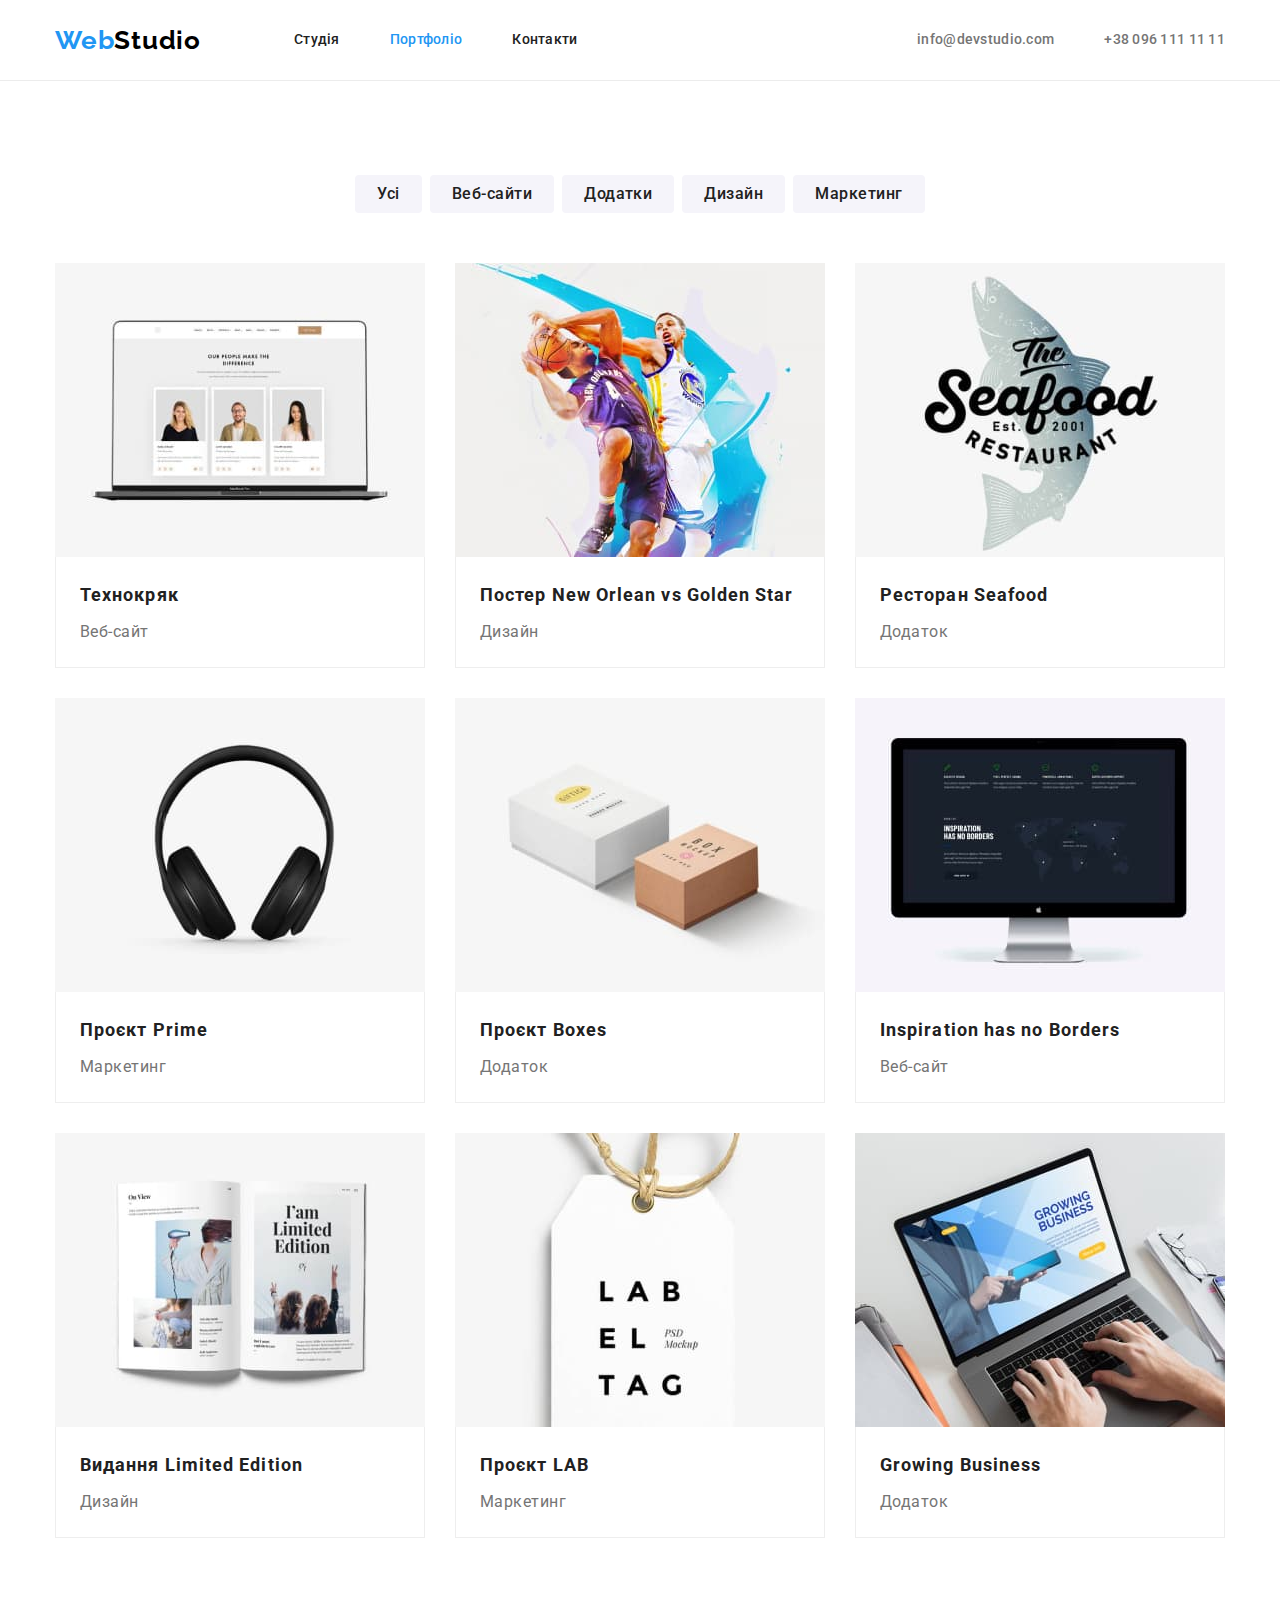
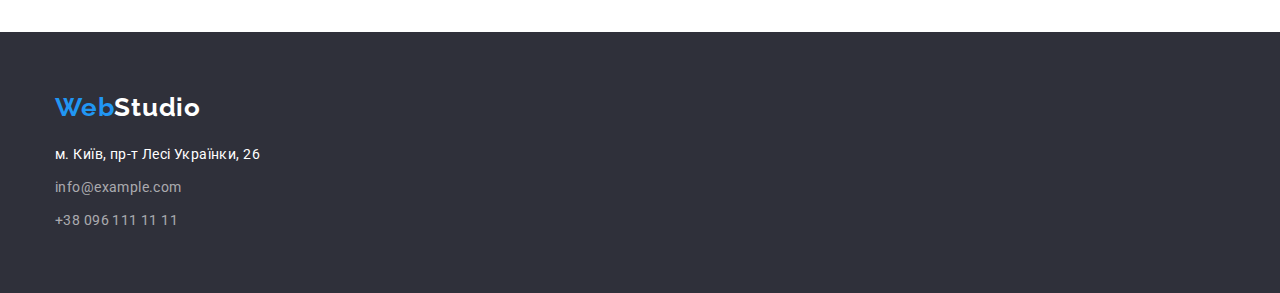
==== portfolio.html @ 53625afb "1" ====
<!DOCTYPE html>
<html lang="en">
  <head>
    <meta charset="UTF-8" />
    <meta http-equiv="X-UA-Compatible" content="IE=edge" />
    <meta name="viewport" content="width=device-width, initial-scale=1.0" />
    <title>Portfolio</title>
    <link rel="preconnect" href="https://fonts.googleapis.com" />
    <link rel="preconnect" href="https://fonts.gstatic.com" crossorigin />
    <link
      href="https://fonts.googleapis.com/css2?family=Raleway:wght@700&family=Roboto:wght@400;500;700;900&display=swap"
      rel="stylesheet"
    />
    <link
      rel="stylesheet"
      href="https://cdnjs.cloudflare.com/ajax/libs/modern-normalize/1.1.0/modern-normalize.min.css"
    />
    <link rel="stylesheet" href="./css/styles.css" />
  </head>
  <body>
    <!-- HEADER -->
    <header class="header">
      <div class="container head">
        <nav class="main-nav">
          <a href="./index.html" class="logo"
            ><span class="web">Web</span><span class="studio">Studio</span></a
          >
          <ul class="list">
            <li class="item">
              <a href="./index.html" class="link">Студія</a>
            </li>
            <li class="item">
              <a href="./portfolio.html" class="link current">Портфоліо</a>
            </li>
            <li class="item">
              <a href="" class="link">Контакти</a>
            </li>
          </ul>
        </nav>

        <ul class="contacts">
          <li class="item">
            <a href="mailto:info@devstudio.com" class="link">info@devstudio.com</a>
          </li>
          <li class="item">
            <a href="tel:+380961111111" class="link">+38 096 111 11 11</a>
          </li>
        </ul>
      </div>
    </header>

    <main>
      <!-- OUR WORKS -->
      <section class="section">
        <div class="container">
          <h1 class="title hidden">Наші роботи</h1>
          <ul class="button-list">
            <li class="item"><button type="button" class="button">Усі</button></li>
            <li class="item"><button type="button" class="button">Веб-сайти</button></li>
            <li class="item"><button type="button" class="button">Додатки</button></li>
            <li class="item"><button type="button" class="button">Дизайн</button></li>
            <li class="item"><button type="button" class="button">Маркетинг</button></li>
          </ul>

          <ul class="work-list">
            <li class="item">
              <a href="">
                <img src="./images/tehnokryak.jpg" alt="ноутбук" width="370" height="294" />
                <div class="work-item-description">
                  <h2 class="title">Технокряк</h2>
                  <p class="text">Веб-сайт</p>
                </div>
              </a>
            </li>
            <li class="item">
              <a href="">
                <img
                  src="./images/new-orlean-poster.jpg"
                  alt="баскетбол"
                  width="370"
                  height="294"
                />
                <div class="work-item-description">
                  <h2 class="title">Постер New Orlean vs Golden Star</h2>
                  <p class="text">Дизайн</p>
                </div>
              </a>
            </li>
            <li class="item">
              <a href="">
                <img src="./images/seafood.jpg" alt="логотип ресторану у виглялі риби" />
                <div class="work-item-description">
                  <h2 class="title">Ресторан Seafood</h2>
                  <p class="text">Додаток</p>
                </div>
              </a>
            </li>
            <li class="item">
              <a href="">
                <img src="./images/project-prime.jpg" alt="навушники" width="370" height="294" />
                <div class="work-item-description">
                  <h2 class="title">Проєкт Prime</h2>
                  <p class="text">Маркетинг</p>
                </div>
              </a>
            </li>
            <li class="item">
              <a href="">
                <img src="./images/project-boxes.jpg" alt="дві коробки" width="370" height="294" />
                <div class="work-item-description">
                  <h2 class="title">Проєкт Boxes</h2>
                  <p class="text">Додаток</p>
                </div>
              </a>
            </li>
            <li class="item">
              <a href="">
                <img src="./images/inspiration.jpg" alt="монітор" width="370" height="294" />
                <div class="work-item-description">
                  <h2 class="title">Inspiration has no Borders</h2>
                  <p class="text">Веб-сайт</p>
                </div>
              </a>
            </li>
            <li class="item">
              <a href="">
                <img src="./images/limited-edition.jpg" alt="книга" width="370" height="294" />
                <div class="work-item-description">
                  <h2 class="title">Видання Limited Edition</h2>
                  <p class="text">Дизайн</p>
                </div>
              </a>
            </li>
            <li class="item">
              <a href="">
                <img src="./images/project-lab.jpg" alt="лейба" width="370" height="294" />
                <div class="work-item-description">
                  <h2 class="title">Проєкт LAB</h2>
                  <p class="text">Маркетинг</p>
                </div>
              </a>
            </li>
            <li class="item">
              <a href="">
                <img src="./images/growing-buisness.jpg" alt="ноутбук" width="370" height="294" />
                <div class="work-item-description">
                  <h2 class="title">Growing Business</h2>
                  <p class="text">Додаток</p>
                </div>
              </a>
            </li>
          </ul>
        </div>
      </section>
    </main>

    <!-- FOOTER -->
    <footer class="foot">
      <div class="container">
        <a href="./index.html" class="logo"
          ><span class="web">Web</span><span class="studio">Studio</span></a
        >
        <address>
          <ul class="adress">
            <li class="street-adress item">
              <a
                href="https://www.google.com.ua/maps/place/%D0%B1%D1%83%D0%BB.+%D0%9B%D0%B5%D1%81%D0%B8+%D0%A3%D0%BA%D1%80%D0%B0%D0%B8%D0%BD%D0%BA%D0%B8,+26,+%D0%9A%D0%B8%D0%B5%D0%B2,+02000/@50.4265841,30.5361971,17z"
                class="link"
                >м. Київ, пр-т Лесі Українки, 26</a
              >
            </li>
            <li class="mail-adress item">
              <a href="mailto:info@example.com" class="link">info@example.com</a>
            </li>
            <li class="phone-adress item">
              <a href="tel:+380961111111" class="link">+38 096 111 11 11</a>
            </li>
          </ul>
        </address>
      </div>
    </footer>
  </body>
</html>
---- css/styles.css ----
:root {
  --main-text-color: #757575;
  --secondary-text-color: #212121;
  --accent-color: #2196f3;
  --main-background-color: #f5f5f5;
  --secondary-background-color: #f5f4fa;
  --white-color: #ffffff;
  --banner-background-color: #2f303a;
  --black-color: #000000;
}

/* RESET */

ul {
  list-style: none;
  padding: 0;
  margin: 0;
}

a {
  text-decoration: none;
  color: inherit;
}

h1,
h2,
h3,
h4,
p {
  margin: 0;
}

img {
  display: block;
  max-width: 100%;
  height: auto;
}

/*  COMMON STYLES */

body {
  max-width: 1600px;
  margin: 0 auto;

  color: var(--main-text-color);
  font-family: 'Roboto', sans-serif;
}

.section {
  padding-top: 94px;
  padding-bottom: 94px;
}

.container {
  width: 1200px;
  margin-left: auto;
  margin-right: auto;
  padding-left: 15px;
  padding-right: 15px;
}

.title {
  color: var(--secondary-text-color);
}

.hidden {
  display: none;
}

.section-title {
  margin-bottom: 50px;

  font-weight: 700;
  font-size: 36px;
  line-height: 1.17;
  text-align: center;
  letter-spacing: 0.03em;
  color: var(--secondary-text-color);
}

/* HEADER */

.header {
  border-bottom: 1px solid #ececec;
}

.head.container {
  display: flex;
  align-items: center;
}

/* LOGO */

.logo {
  margin-right: 93px;

  font-family: 'Raleway', sans-serif;
  font-weight: 700;
  font-size: 26px;
  line-height: 1.19;
  letter-spacing: 0.03em;
  color: var(--accent-color);
}

.logo .studio {
  color: var(--black-color);
}

/*  MAIN NAVIGATION */

.main-nav {
  display: flex;
  align-items: center;
}

.main-nav .list {
  display: flex;
}

.main-nav .item + .item {
  margin-left: 50px;
}

.main-nav .link {
  display: block;
  padding-top: 32px;
  padding-bottom: 32px;

  font-weight: 500;
  font-size: 14px;
  line-height: 1.14;
  letter-spacing: 0.02em;

  color: var(--secondary-text-color);
}

.main-nav .link:hover,
.main-nav .link:focus,
.current.link {
  color: var(--accent-color);
}

/* CONTACTS */

.contacts {
  display: flex;
  margin-left: auto;
}

.contacts .item + .item {
  margin-left: 50px;
}

.contacts .link {
  display: block;
  padding-top: 32px;
  padding-bottom: 32px;

  font-weight: 500;
  font-size: 14px;
  line-height: 1.14;
  letter-spacing: 0.02em;
}

.contacts .link:hover,
.contacts .link:focus {
  color: var(--accent-color);
}

/* HERO */

.hero {
  padding-top: 200px;
  padding-bottom: 200px;

  text-align: center;
  background-color: var(--banner-background-color);
}

.hero .title {
  width: 696px;
  margin-right: auto;
  margin-left: auto;
  margin-bottom: 30px;

  font-weight: 900;
  font-size: 44px;
  line-height: 1.36;
  letter-spacing: 0.06em;
  text-transform: uppercase;
  color: var(--white-color);
}

.hero-button {
  padding: 8px 30px;
  border-radius: 4px;

  font-family: inherit;
  font-weight: 700;
  font-size: 16px;
  line-height: 1.88;
  letter-spacing: 0.06em;
  cursor: pointer;

  color: var(--white-color);
  background-color: var(--accent-color);
  border-color: transparent;

  box-shadow: 0px 4px 4px rgba(0, 0, 0, 0.15);
}

/* VALUES */

.value-list {
  display: flex;
}

.value-list .item:not(:last-child) {
  margin-right: 30px;
}

.section.value {
  padding-bottom: 0;
}

.value-list .title {
  margin-bottom: 10px;

  font-weight: 700;
  font-size: 14px;
  line-height: 1.14;
  letter-spacing: 0.03em;
  text-transform: uppercase;
}

.value-list .text {
  font-weight: 400;
  font-size: 14px;
  line-height: 1.71;
  letter-spacing: 0.03em;
}

/* LABOURS */

.labour-list {
  display: flex;
}

.labour-list .item.item:not(:last-child) {
  margin-right: 30px;
}

/* TEAM */

.team.section {
  background-color: var(--secondary-background-color);
}

.team-list {
  display: flex;
}

.team-list .item:not(:last-child) {
  margin-right: 30px;
}

.team-list .title {
  padding-top: 30px;
  margin-bottom: 10px;

  font-weight: 500;
  font-size: 16px;
  line-height: 1.19;
  text-align: center;
  letter-spacing: 0.03em;
}

.team-list .text {
  padding-bottom: 30px;

  font-weight: 400;
  font-size: 16px;
  line-height: 1.19;
  text-align: center;
  letter-spacing: 0.03em;
}

.team-list .item {
  border-radius: 0px 0px 4px 4px;

  background-color: var(--white-color);
  box-shadow: 0px 1px 3px rgba(0, 0, 0, 0.12), 0px 1px 1px rgba(0, 0, 0, 0.14),
    0px 2px 1px rgba(0, 0, 0, 0.2);
}

/*  FOOTER */

.foot {
  padding-top: 60px;
  padding-bottom: 60px;

  background-color: var(--banner-background-color);
}

.foot .studio {
  color: var(--white-color);
}

.foot .logo {
  display: block;
  margin-bottom: 20px;
  margin-right: 0;
}

.adress .item.item:not(:last-child) {
  margin-bottom: 9px;
}

.adress .link {
  font-weight: 400;
  font-size: 14px;
  line-height: 1.71;
  letter-spacing: 0.03em;
  font-style: normal;
}

.street-adress .link {
  color: var(--white-color);
}

.mail-adress .link,
.phone-adress .link {
  color: rgba(255, 255, 255, 0.6);
}

.adress .link:hover,
.adress .link:focus {
  color: var(--accent-color);
}

/* PORTFOLIO */

/*  BUTTON */

.button-list {
  display: flex;
  justify-content: center;
  margin-bottom: 50px;
}

.button {
  padding: 4px 20px;
  border-radius: 4px;
  border-color: transparent;

  font-family: inherit;
  font-weight: 500;
  font-size: 16px;
  line-height: 1.62;
  letter-spacing: 0.03em;

  color: var(--secondary-text-color);
  background-color: var(--secondary-background-color);
  border-color: transparent;
}

.button-list .item:not(:last-child) {
  margin-right: 8px;
}

.button:hover,
.button:focus {
  color: var(--white-color);
  background-color: var(--accent-color);
  cursor: pointer;
}

/*  WORKS */

.work-list {
  display: flex;
  flex-wrap: wrap;
  gap: 30px;
}

.work-list .item {
  /* flex-basis: calc((100%-2 * 30px) / 3); */
  width: 370px;
}

/* .work-list .item:nth-last-child(n + 4) {
  margin-bottom: 30px;
}

.work-list .item:not(:nth-child(3n)) {
  margin-right: 30px;
} */

.work-list .title {
  margin-bottom: 4px;

  font-weight: 700;
  font-size: 18px;
  line-height: 2;
  letter-spacing: 0.06em;
}

.work-list .text {
  font-weight: 400;
  font-size: 16px;
  line-height: 1.88;
  letter-spacing: 0.03em;
}

.work-item-description {
  padding: 20px 24px;
  border-left: 1px solid #eeeeee;
  border-right: 1px solid #eeeeee;
  border-bottom: 1px solid #eeeeee;
}
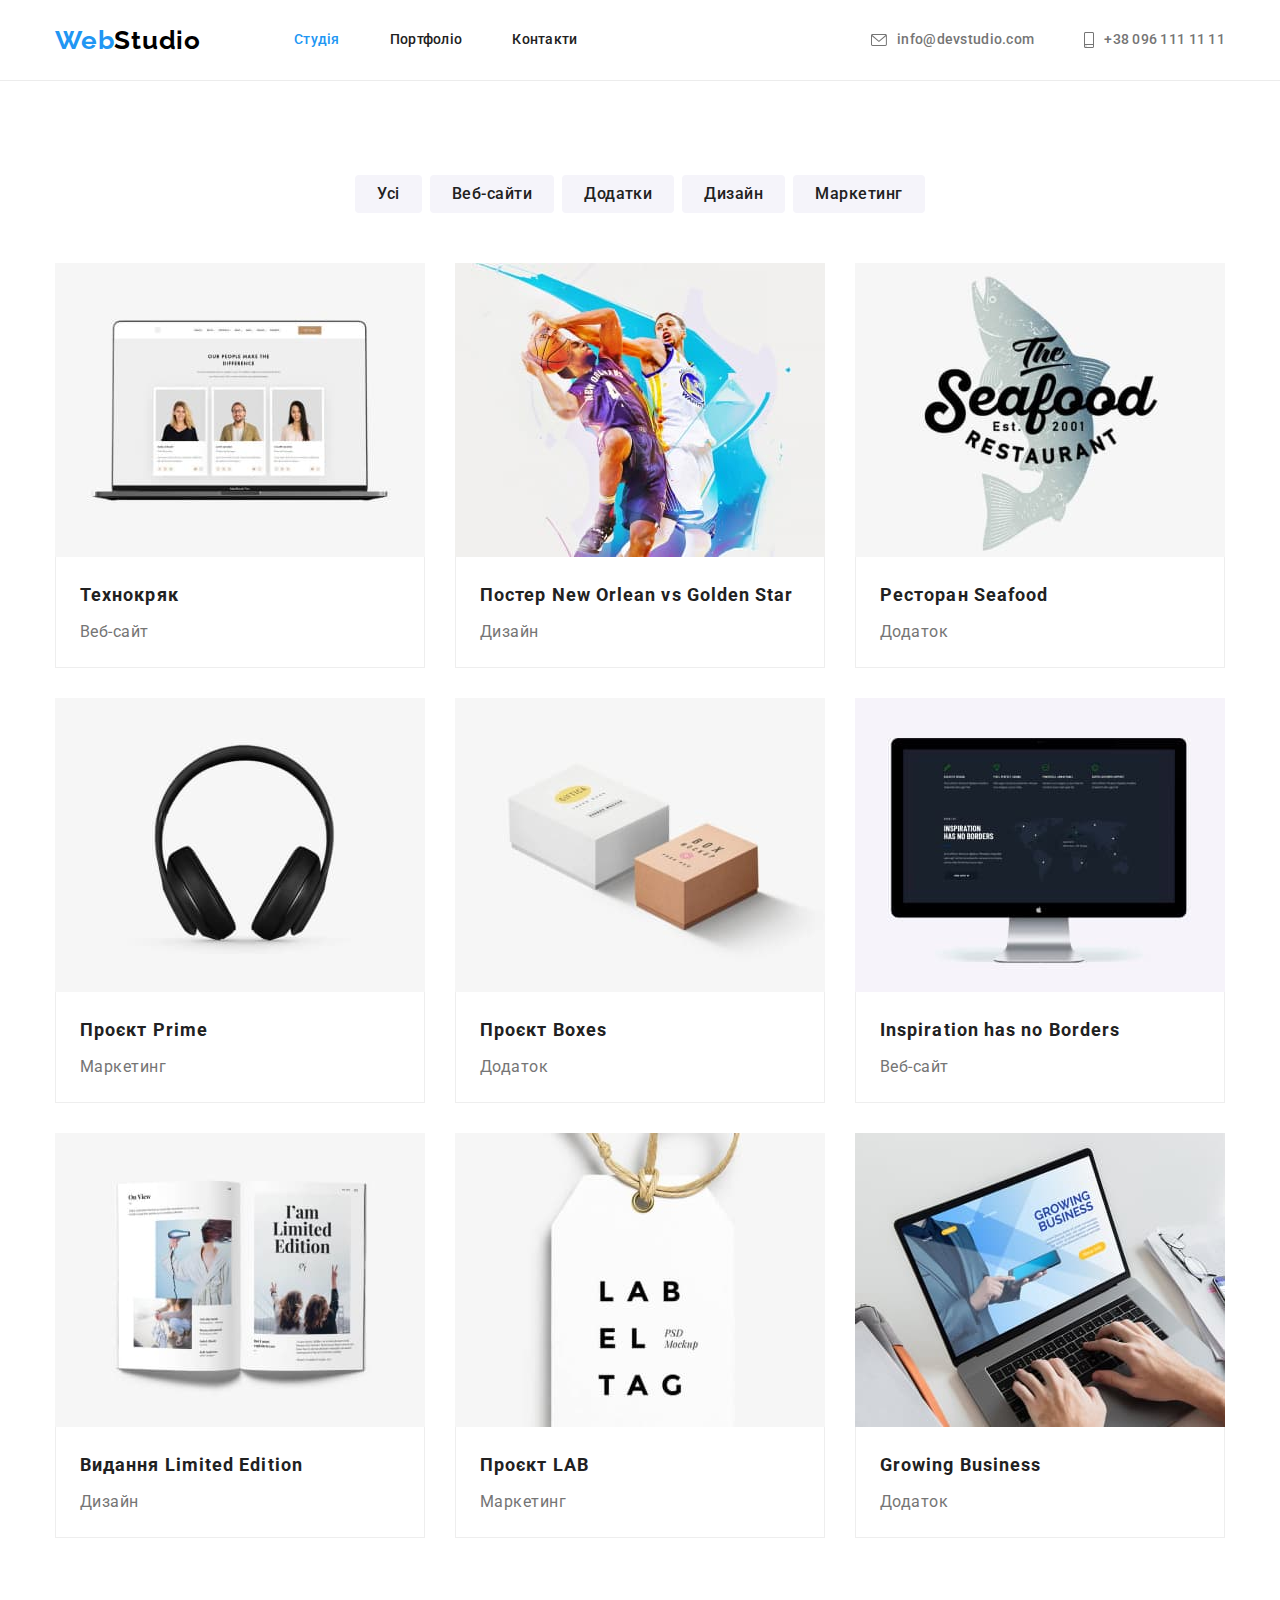
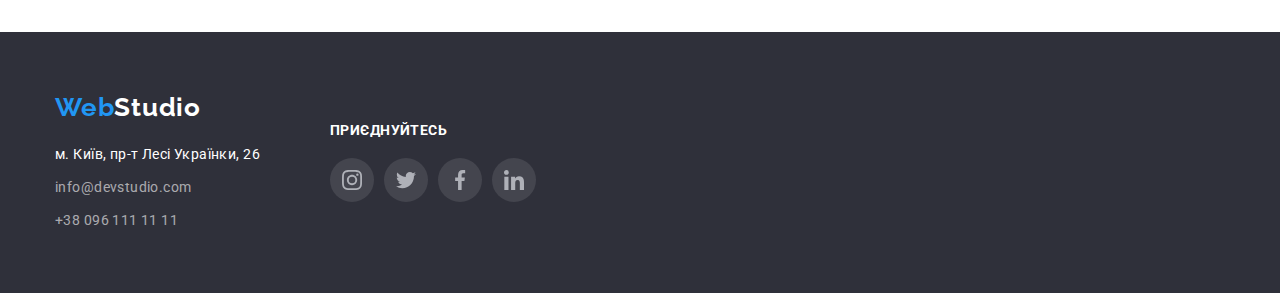
==== commit a240c8f7: "ready without hidden" ====
--- a/portfolio.html
+++ b/portfolio.html
@@ -27,10 +27,10 @@
           >
           <ul class="list">
             <li class="item">
-              <a href="./index.html" class="link">Студія</a>
-            </li>
-            <li class="item">
-              <a href="./portfolio.html" class="link current">Портфоліо</a>
+              <a href="./index.html" class="link current">Студія</a>
+            </li>
+            <li class="item">
+              <a href="./portfolio.html" class="link">Портфоліо</a>
             </li>
             <li class="item">
               <a href="" class="link">Контакти</a>
@@ -40,10 +40,20 @@
 
         <ul class="contacts">
           <li class="item">
-            <a href="mailto:info@devstudio.com" class="link">info@devstudio.com</a>
+            <a href="mailto:info@devstudio.com" class="link">
+              <svg width="16" height="12" class="contacts-icon">
+                <use href="./images/icons.svg#icon-envelope"></use>
+              </svg>
+              info@devstudio.com</a
+            >
           </li>
           <li class="item">
-            <a href="tel:+380961111111" class="link">+38 096 111 11 11</a>
+            <a href="tel:+380961111111" class="link">
+              <svg width="10" height="16" class="contacts-icon">
+                <use href="./images/icons.svg#icon-smartphone"></use>
+              </svg>
+              +38 096 111 11 11</a
+            >
           </li>
         </ul>
       </div>
@@ -156,27 +166,60 @@
 
     <!-- FOOTER -->
     <footer class="foot">
-      <div class="container">
-        <a href="./index.html" class="logo"
-          ><span class="web">Web</span><span class="studio">Studio</span></a
-        >
-        <address>
-          <ul class="adress">
-            <li class="street-adress item">
-              <a
-                href="https://www.google.com.ua/maps/place/%D0%B1%D1%83%D0%BB.+%D0%9B%D0%B5%D1%81%D0%B8+%D0%A3%D0%BA%D1%80%D0%B0%D0%B8%D0%BD%D0%BA%D0%B8,+26,+%D0%9A%D0%B8%D0%B5%D0%B2,+02000/@50.4265841,30.5361971,17z"
-                class="link"
-                >м. Київ, пр-т Лесі Українки, 26</a
-              >
-            </li>
-            <li class="mail-adress item">
-              <a href="mailto:info@example.com" class="link">info@example.com</a>
-            </li>
-            <li class="phone-adress item">
-              <a href="tel:+380961111111" class="link">+38 096 111 11 11</a>
-            </li>
-          </ul>
-        </address>
+      <div class="container foot-flex-container">
+        <div class="foot-adress-links">
+          <a href="./index.html" class="logo">Web<span class="studio">Studio</span></a>
+          <address>
+            <ul class="adress">
+              <li class="street-adress item">
+                <a
+                  href="https://www.google.com.ua/maps/place/%D0%B1%D1%83%D0%BB.+%D0%9B%D0%B5%D1%81%D0%B8+%D0%A3%D0%BA%D1%80%D0%B0%D0%B8%D0%BD%D0%BA%D0%B8,+26,+%D0%9A%D0%B8%D0%B5%D0%B2,+02000/@50.4265841,30.5361971,17z"
+                  class="link"
+                  >м. Київ, пр-т Лесі Українки, 26</a
+                >
+              </li>
+              <li class="mail-adress item">
+                <a href="mailto:info@devstudio.com" class="link">info@devstudio.com</a>
+              </li>
+              <li class="phone-adress item">
+                <a href="tel:+380961111111" class="link">+38 096 111 11 11</a>
+              </li>
+            </ul>
+          </address>
+        </div>
+        <div class="foot-social-links">
+          <p class="text">Приєднуйтесь</p>
+          <ul class="foot-network-list">
+            <li class="foot-network-item">
+              <a href="" class="foot-network-link">
+                <svg width="20" height="20" class="foot-network-icon">
+                  <use href="./images/icons.svg#icon-instagram"></use>
+                </svg>
+              </a>
+            </li>
+            <li class="foot-network-item">
+              <a href="" class="foot-network-link">
+                <svg width="20" height="20" class="foot-network-icon">
+                  <use href="./images/icons.svg#icon-twitter"></use>
+                </svg>
+              </a>
+            </li>
+            <li class="foot-network-item">
+              <a href="" class="foot-network-link">
+                <svg width="20" height="20" class="foot-network-icon">
+                  <use href="./images/icons.svg#icon-facebook"></use>
+                </svg>
+              </a>
+            </li>
+            <li class="foot-network-item">
+              <a href="" class="foot-network-link">
+                <svg width="20" height="20" class="foot-network-icon">
+                  <use href="./images/icons.svg#icon-linkedin"></use>
+                </svg>
+              </a>
+            </li>
+          </ul>
+        </div>
       </div>
     </footer>
   </body>
--- a/css/styles.css
+++ b/css/styles.css
@@ -7,6 +7,7 @@
   --white-color: #ffffff;
   --banner-background-color: #2f303a;
   --black-color: #000000;
+  --background-icon-color: #afb1b8;
 }
 
 /* RESET */
@@ -36,6 +37,12 @@
   height: auto;
 }
 
+/* UTILITES */
+
+.image-svg {
+  display: block;
+}
+
 /*  COMMON STYLES */
 
 body {
@@ -152,7 +159,8 @@
 }
 
 .contacts .link {
-  display: block;
+  display: inline-flex;
+  align-items: center;
   padding-top: 32px;
   padding-bottom: 32px;
 
@@ -160,11 +168,17 @@
   font-size: 14px;
   line-height: 1.14;
   letter-spacing: 0.02em;
+  fill: var(--main-text-color);
+}
+
+.contacts-icon {
+  margin-right: 10px;
 }
 
 .contacts .link:hover,
 .contacts .link:focus {
   color: var(--accent-color);
+  fill: var(--accent-color);
 }
 
 /* HERO */
@@ -175,6 +189,8 @@
 
   text-align: center;
   background-color: var(--banner-background-color);
+  background-image: linear-gradient(to right, rgba(47, 48, 58, 0.4), rgba(47, 48, 58, 0.4)),
+    url(../images/banner.jpg);
 }
 
 .hero .title {
@@ -240,6 +256,16 @@
   letter-spacing: 0.03em;
 }
 
+.value-icon-container {
+  padding: 25px 100px;
+  margin-bottom: 30px;
+
+  background-color: var(--secondary-background-color);
+}
+
+.value-icon {
+  display: block;
+}
 /* LABOURS */
 
 .labour-list {
@@ -276,7 +302,7 @@
 }
 
 .team-list .text {
-  padding-bottom: 30px;
+  margin-bottom: 15px;
 
   font-weight: 400;
   font-size: 16px;
@@ -285,12 +311,62 @@
   letter-spacing: 0.03em;
 }
 
-.team-list .item {
+.team-list > .item {
   border-radius: 0px 0px 4px 4px;
 
   background-color: var(--white-color);
   box-shadow: 0px 1px 3px rgba(0, 0, 0, 0.12), 0px 1px 1px rgba(0, 0, 0, 0.14),
     0px 2px 1px rgba(0, 0, 0, 0.2);
+}
+
+.team-network-list {
+  display: inline-flex;
+  padding-right: 32px;
+  padding-bottom: 30px;
+  padding-left: 32px;
+}
+
+.team-network-item:not(:last-child) {
+  margin-right: 10px;
+}
+
+.team-network-link {
+  display: inline-flex;
+  padding: 12px;
+  border-radius: 50%;
+
+  fill: var(--background-icon-color);
+}
+
+.team-network-link:hover,
+.team-network-link:focus {
+  fill: var(--white-color);
+  background-color: var(--accent-color);
+}
+
+/* CLIENTS */
+
+.clients-list {
+  display: flex;
+}
+
+.clients-item:not(:last-child) {
+  margin-right: 30px;
+}
+
+.clients-link {
+  display: inline-flex;
+  padding: 16px 32px;
+  border: 1px solid #afb1b8;
+  border-radius: 4px;
+
+  fill: var(--background-icon-color);
+}
+
+.clients-link:hover,
+.clients-link:focus {
+  fill: var(--accent-color);
+  border-color: var(--accent-color);
 }
 
 /*  FOOTER */
@@ -336,6 +412,49 @@
 .adress .link:hover,
 .adress .link:focus {
   color: var(--accent-color);
+}
+
+.foot-flex-container {
+  display: flex;
+  align-items: center;
+}
+
+.foot-adress-links {
+  margin-right: 70px;
+}
+
+.foot-network-list {
+  display: flex;
+  margin-top: 20px;
+}
+
+.foot-network-link {
+  display: inline-flex;
+  padding: 12px;
+  border-radius: 50%;
+
+  background-color: rgba(255, 255, 255, 0.1);
+  fill: var(--background-icon-color);
+}
+
+.foot-network-link:hover,
+.foot-network-link:focus {
+  fill: var(--white-color);
+  background-color: var(--accent-color);
+}
+
+.foot-network-item:not(:last-child) {
+  margin-right: 10px;
+}
+
+.foot-social-links > .text {
+  font-weight: 700;
+  font-size: 14px;
+  line-height: 1.14;
+  letter-spacing: 0.03em;
+  text-transform: uppercase;
+
+  color: var(--white-color);
 }
 
 /* PORTFOLIO */
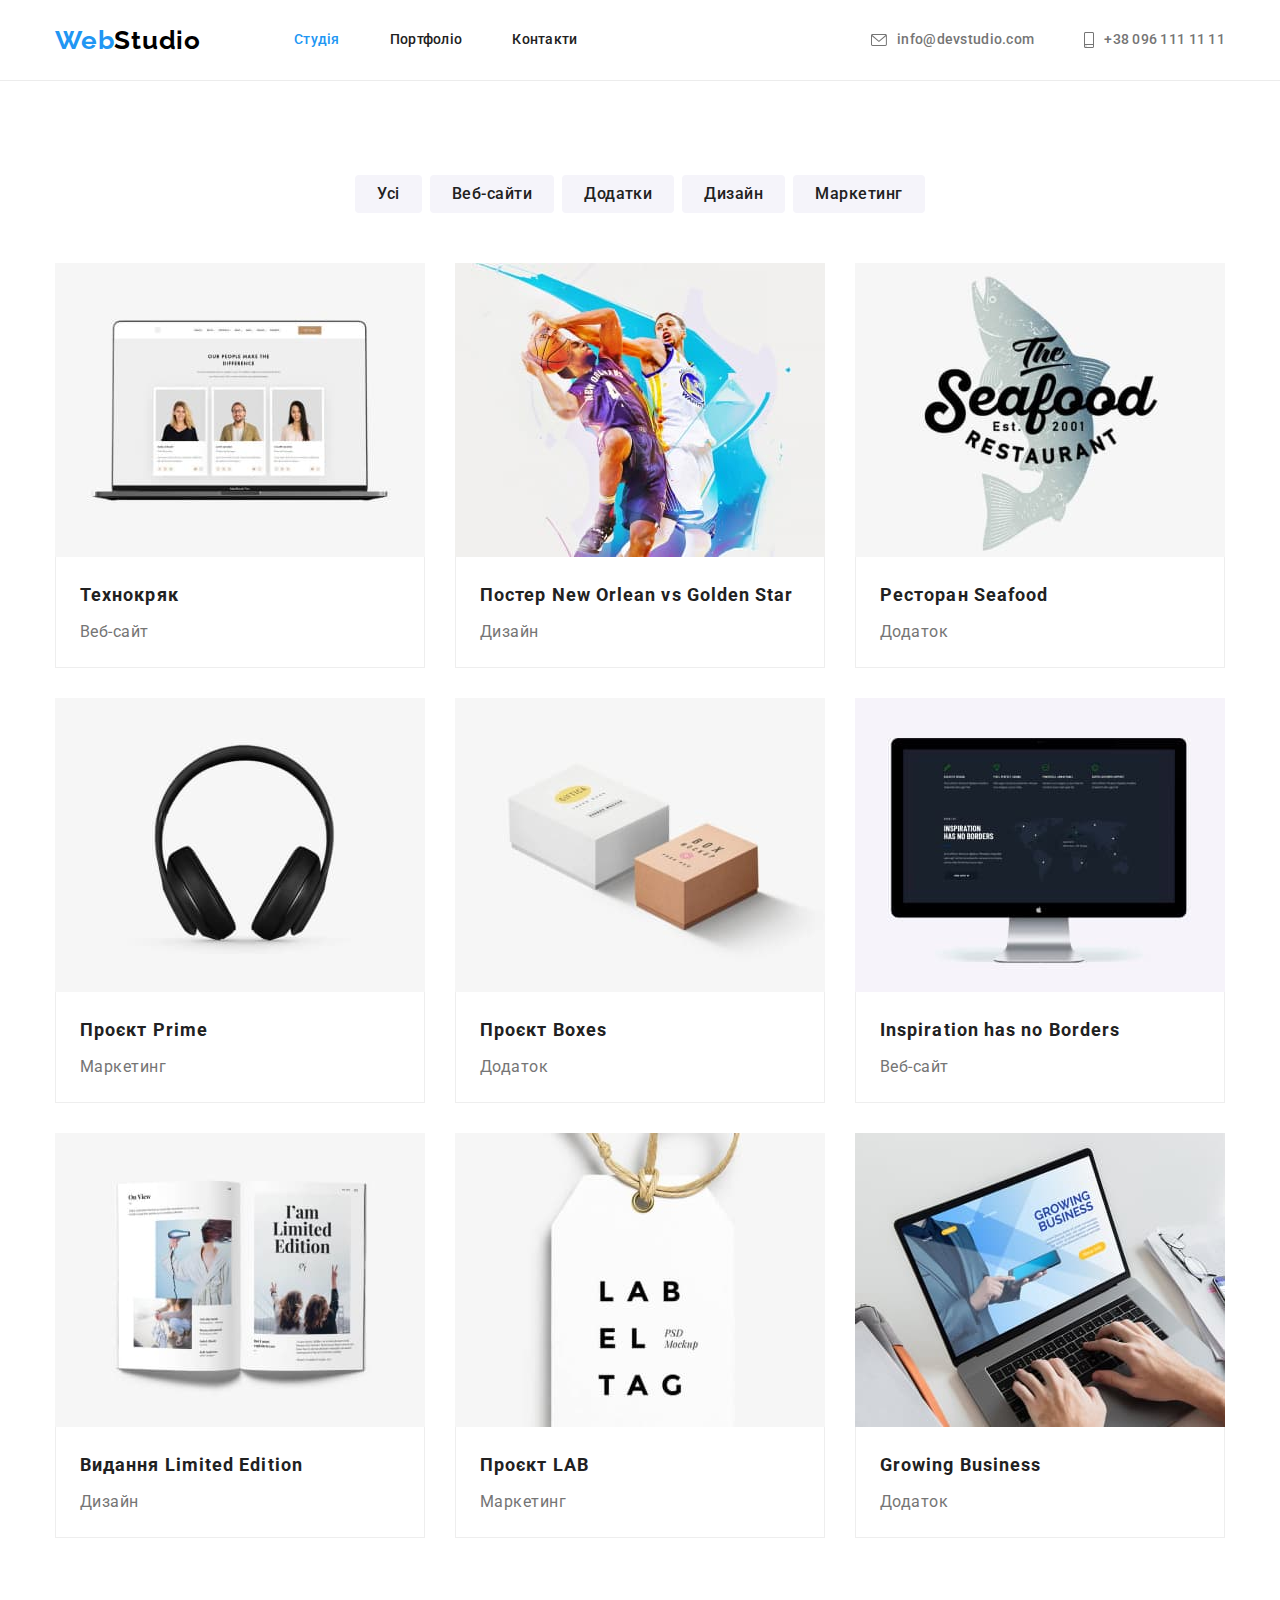
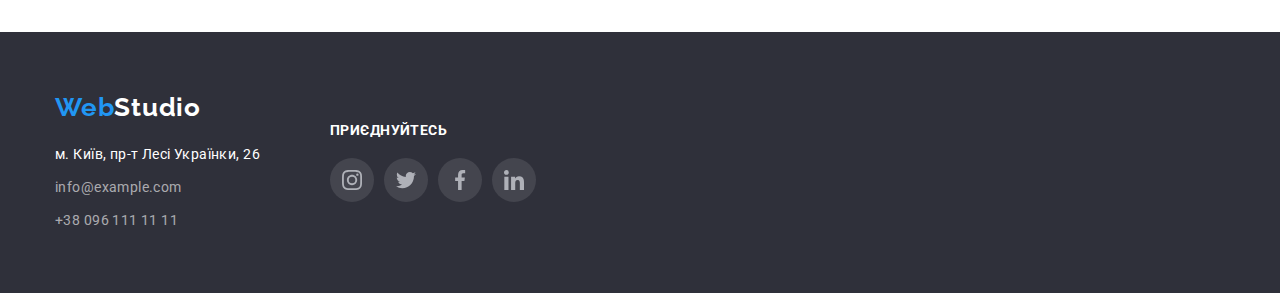
==== commit 068cd262: "ready to check" ====
--- a/portfolio.html
+++ b/portfolio.html
@@ -63,7 +63,7 @@
       <!-- OUR WORKS -->
       <section class="section">
         <div class="container">
-          <h1 class="title hidden">Наші роботи</h1>
+          <h1 class="title visualy-hidden">Наші роботи</h1>
           <ul class="button-list">
             <li class="item"><button type="button" class="button">Усі</button></li>
             <li class="item"><button type="button" class="button">Веб-сайти</button></li>
@@ -179,7 +179,7 @@
                 >
               </li>
               <li class="mail-adress item">
-                <a href="mailto:info@devstudio.com" class="link">info@devstudio.com</a>
+                <a href="mailto:info@example.com" class="link">info@example.com</a>
               </li>
               <li class="phone-adress item">
                 <a href="tel:+380961111111" class="link">+38 096 111 11 11</a>
--- a/css/styles.css
+++ b/css/styles.css
@@ -70,8 +70,15 @@
   color: var(--secondary-text-color);
 }
 
-.hidden {
-  display: none;
+.visualy-hidden {
+  position: absolute;
+  width: 1px;
+  height: 1px;
+  margin: -1px;
+  border: 0;
+  padding: 0;
+  clip: rect(0 0 0 0);
+  overflow: hidden;
 }
 
 .section-title {
@@ -189,7 +196,7 @@
 
   text-align: center;
   background-color: var(--banner-background-color);
-  background-image: linear-gradient(to right, rgba(47, 48, 58, 0.4), rgba(47, 48, 58, 0.4)),
+  background-image: linear-gradient(rgba(47, 48, 58, 0.4), rgba(47, 48, 58, 0.4)),
     url(../images/banner.jpg);
 }
 
@@ -356,7 +363,7 @@
 
 .clients-link {
   display: inline-flex;
-  padding: 16px 32px;
+  padding: 15px 31px;
   border: 1px solid #afb1b8;
   border-radius: 4px;
 
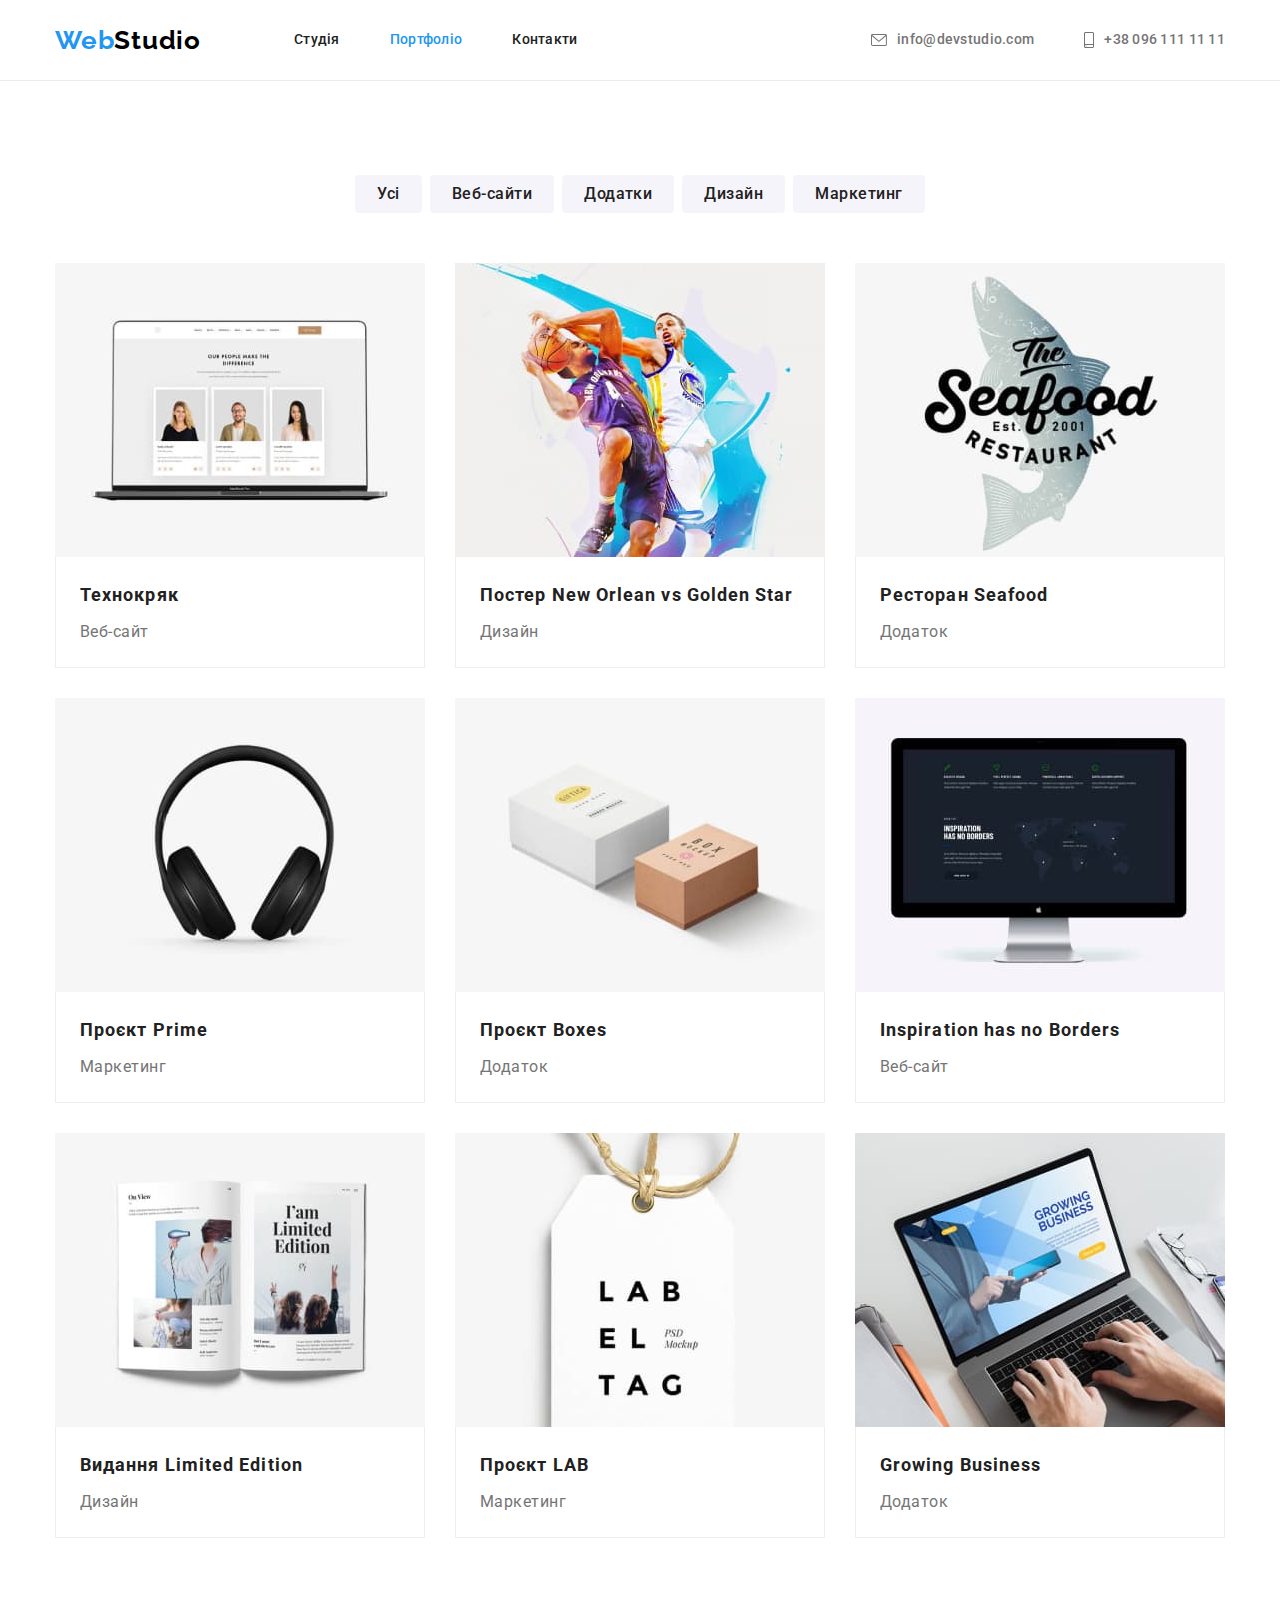
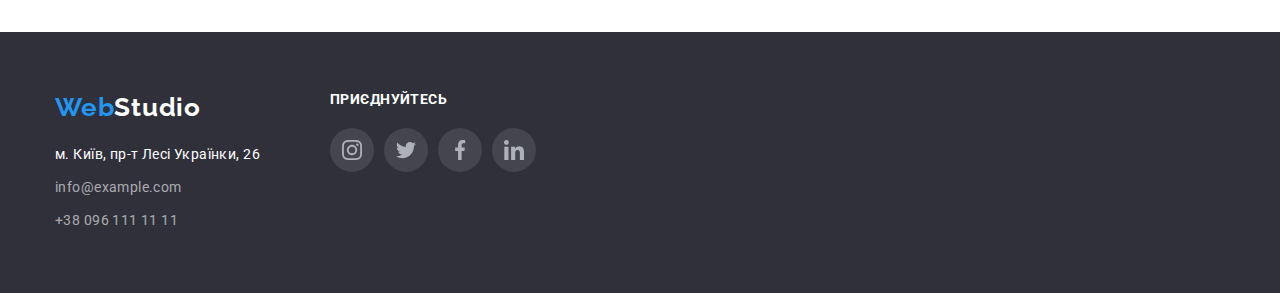
==== commit 03cab12e: "corect after checking" ====
--- a/portfolio.html
+++ b/portfolio.html
@@ -27,10 +27,10 @@
           >
           <ul class="list">
             <li class="item">
-              <a href="./index.html" class="link current">Студія</a>
-            </li>
-            <li class="item">
-              <a href="./portfolio.html" class="link">Портфоліо</a>
+              <a href="./index.html" class="link">Студія</a>
+            </li>
+            <li class="item">
+              <a href="./portfolio.html" class="link current">Портфоліо</a>
             </li>
             <li class="item">
               <a href="" class="link">Контакти</a>
--- a/css/styles.css
+++ b/css/styles.css
@@ -175,7 +175,7 @@
   font-size: 14px;
   line-height: 1.14;
   letter-spacing: 0.02em;
-  fill: var(--main-text-color);
+  fill: currentColor;
 }
 
 .contacts-icon {
@@ -264,7 +264,11 @@
 }
 
 .value-icon-container {
-  padding: 25px 100px;
+  display: inline-flex;
+  align-items: center;
+  justify-content: center;
+  width: 270px;
+  height: 120px;
   margin-bottom: 30px;
 
   background-color: var(--secondary-background-color);
@@ -327,10 +331,9 @@
 }
 
 .team-network-list {
-  display: inline-flex;
-  padding-right: 32px;
+  display: flex;
+  justify-content: center;
   padding-bottom: 30px;
-  padding-left: 32px;
 }
 
 .team-network-item:not(:last-child) {
@@ -339,7 +342,10 @@
 
 .team-network-link {
   display: inline-flex;
-  padding: 12px;
+  align-items: center;
+  justify-content: center;
+  width: 44px;
+  height: 44px;
   border-radius: 50%;
 
   fill: var(--background-icon-color);
@@ -363,7 +369,10 @@
 
 .clients-link {
   display: inline-flex;
-  padding: 15px 31px;
+  justify-content: center;
+  align-items: center;
+  width: 170px;
+  height: 92px;
   border: 1px solid #afb1b8;
   border-radius: 4px;
 
@@ -423,7 +432,6 @@
 
 .foot-flex-container {
   display: flex;
-  align-items: center;
 }
 
 .foot-adress-links {
@@ -432,12 +440,14 @@
 
 .foot-network-list {
   display: flex;
-  margin-top: 20px;
 }
 
 .foot-network-link {
   display: inline-flex;
-  padding: 12px;
+  width: 44px;
+  height: 44px;
+  justify-content: center;
+  align-items: center;
   border-radius: 50%;
 
   background-color: rgba(255, 255, 255, 0.1);
@@ -455,6 +465,8 @@
 }
 
 .foot-social-links > .text {
+  margin-bottom: 20px;
+
   font-weight: 700;
   font-size: 14px;
   line-height: 1.14;
@@ -488,6 +500,7 @@
   color: var(--secondary-text-color);
   background-color: var(--secondary-background-color);
   border-color: transparent;
+  cursor: pointer;
 }
 
 .button-list .item:not(:last-child) {
@@ -498,7 +511,7 @@
 .button:focus {
   color: var(--white-color);
   background-color: var(--accent-color);
-  cursor: pointer;
+  box-shadow: 0px 4px 4px rgba(0, 0, 0, 0.25);
 }
 
 /*  WORKS */
@@ -509,9 +522,14 @@
   gap: 30px;
 }
 
-.work-list .item {
+.work-list > .item {
   /* flex-basis: calc((100%-2 * 30px) / 3); */
   width: 370px;
+}
+
+.work-list > .item:hover,
+.work-list > .item:focus {
+  box-shadow: 1px 4px 6px rgba(0, 0, 0, 0.16), 0px 4px 4px rgba(0, 0, 0, 0.06);
 }
 
 /* .work-list .item:nth-last-child(n + 4) {
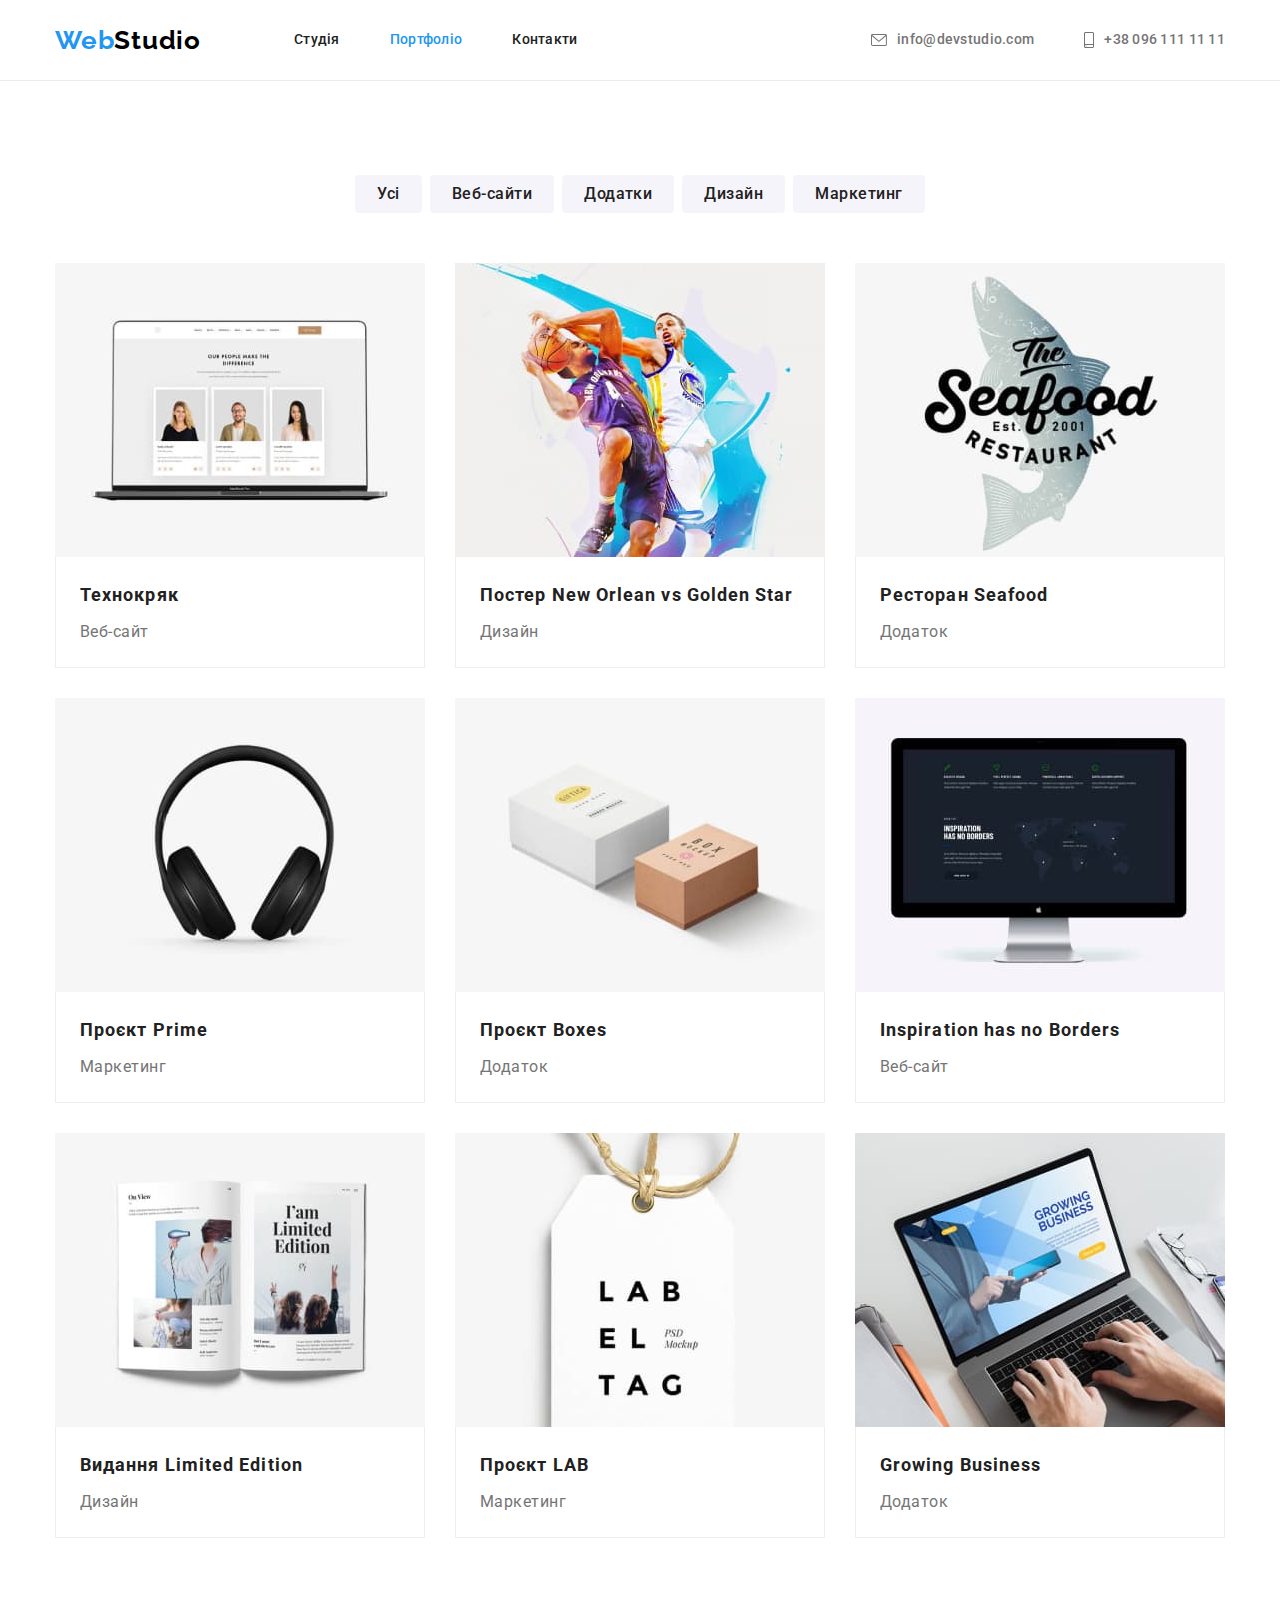
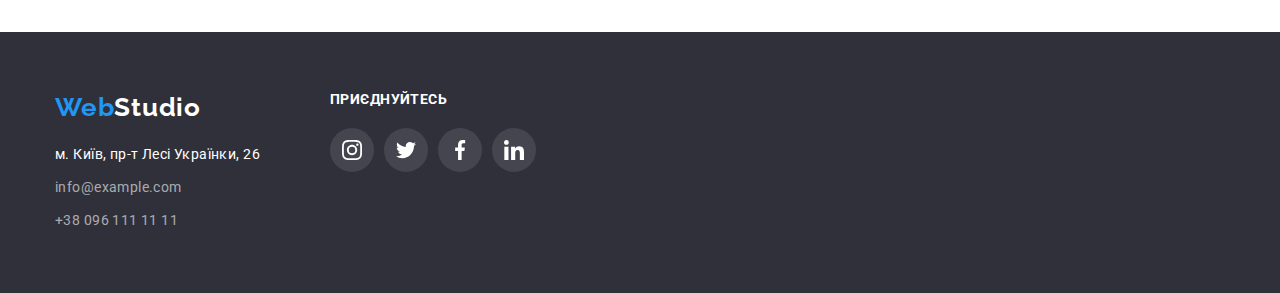
==== commit 86e19b88: "recorrect" ====
--- a/portfolio.html
+++ b/portfolio.html
@@ -74,7 +74,7 @@
 
           <ul class="work-list">
             <li class="item">
-              <a href="">
+              <a href="" class="work-list-link">
                 <img src="./images/tehnokryak.jpg" alt="ноутбук" width="370" height="294" />
                 <div class="work-item-description">
                   <h2 class="title">Технокряк</h2>
@@ -83,7 +83,7 @@
               </a>
             </li>
             <li class="item">
-              <a href="">
+              <a href="" class="work-list-link">
                 <img
                   src="./images/new-orlean-poster.jpg"
                   alt="баскетбол"
@@ -97,7 +97,7 @@
               </a>
             </li>
             <li class="item">
-              <a href="">
+              <a href="" class="work-list-link">
                 <img src="./images/seafood.jpg" alt="логотип ресторану у виглялі риби" />
                 <div class="work-item-description">
                   <h2 class="title">Ресторан Seafood</h2>
@@ -106,7 +106,7 @@
               </a>
             </li>
             <li class="item">
-              <a href="">
+              <a href="" class="work-list-link">
                 <img src="./images/project-prime.jpg" alt="навушники" width="370" height="294" />
                 <div class="work-item-description">
                   <h2 class="title">Проєкт Prime</h2>
@@ -115,7 +115,7 @@
               </a>
             </li>
             <li class="item">
-              <a href="">
+              <a href="" class="work-list-link">
                 <img src="./images/project-boxes.jpg" alt="дві коробки" width="370" height="294" />
                 <div class="work-item-description">
                   <h2 class="title">Проєкт Boxes</h2>
@@ -124,7 +124,7 @@
               </a>
             </li>
             <li class="item">
-              <a href="">
+              <a href="" class="work-list-link">
                 <img src="./images/inspiration.jpg" alt="монітор" width="370" height="294" />
                 <div class="work-item-description">
                   <h2 class="title">Inspiration has no Borders</h2>
@@ -133,7 +133,7 @@
               </a>
             </li>
             <li class="item">
-              <a href="">
+              <a href="" class="work-list-link">
                 <img src="./images/limited-edition.jpg" alt="книга" width="370" height="294" />
                 <div class="work-item-description">
                   <h2 class="title">Видання Limited Edition</h2>
@@ -142,7 +142,7 @@
               </a>
             </li>
             <li class="item">
-              <a href="">
+              <a href="" class="work-list-link">
                 <img src="./images/project-lab.jpg" alt="лейба" width="370" height="294" />
                 <div class="work-item-description">
                   <h2 class="title">Проєкт LAB</h2>
@@ -151,7 +151,7 @@
               </a>
             </li>
             <li class="item">
-              <a href="">
+              <a href="" class="work-list-link">
                 <img src="./images/growing-buisness.jpg" alt="ноутбук" width="370" height="294" />
                 <div class="work-item-description">
                   <h2 class="title">Growing Business</h2>
--- a/css/styles.css
+++ b/css/styles.css
@@ -451,12 +451,11 @@
   border-radius: 50%;
 
   background-color: rgba(255, 255, 255, 0.1);
-  fill: var(--background-icon-color);
+  fill: var(--white-color);
 }
 
 .foot-network-link:hover,
 .foot-network-link:focus {
-  fill: var(--white-color);
   background-color: var(--accent-color);
 }
 
@@ -527,11 +526,6 @@
   width: 370px;
 }
 
-.work-list > .item:hover,
-.work-list > .item:focus {
-  box-shadow: 1px 4px 6px rgba(0, 0, 0, 0.16), 0px 4px 4px rgba(0, 0, 0, 0.06);
-}
-
 /* .work-list .item:nth-last-child(n + 4) {
   margin-bottom: 30px;
 }
@@ -562,3 +556,12 @@
   border-right: 1px solid #eeeeee;
   border-bottom: 1px solid #eeeeee;
 }
+
+.work-list-link {
+  display: block;
+}
+
+.work-list-link:hover,
+.work-list-link:focus {
+  box-shadow: 1px 4px 6px rgba(0, 0, 0, 0.16), 0px 4px 4px rgba(0, 0, 0, 0.06);
+}
